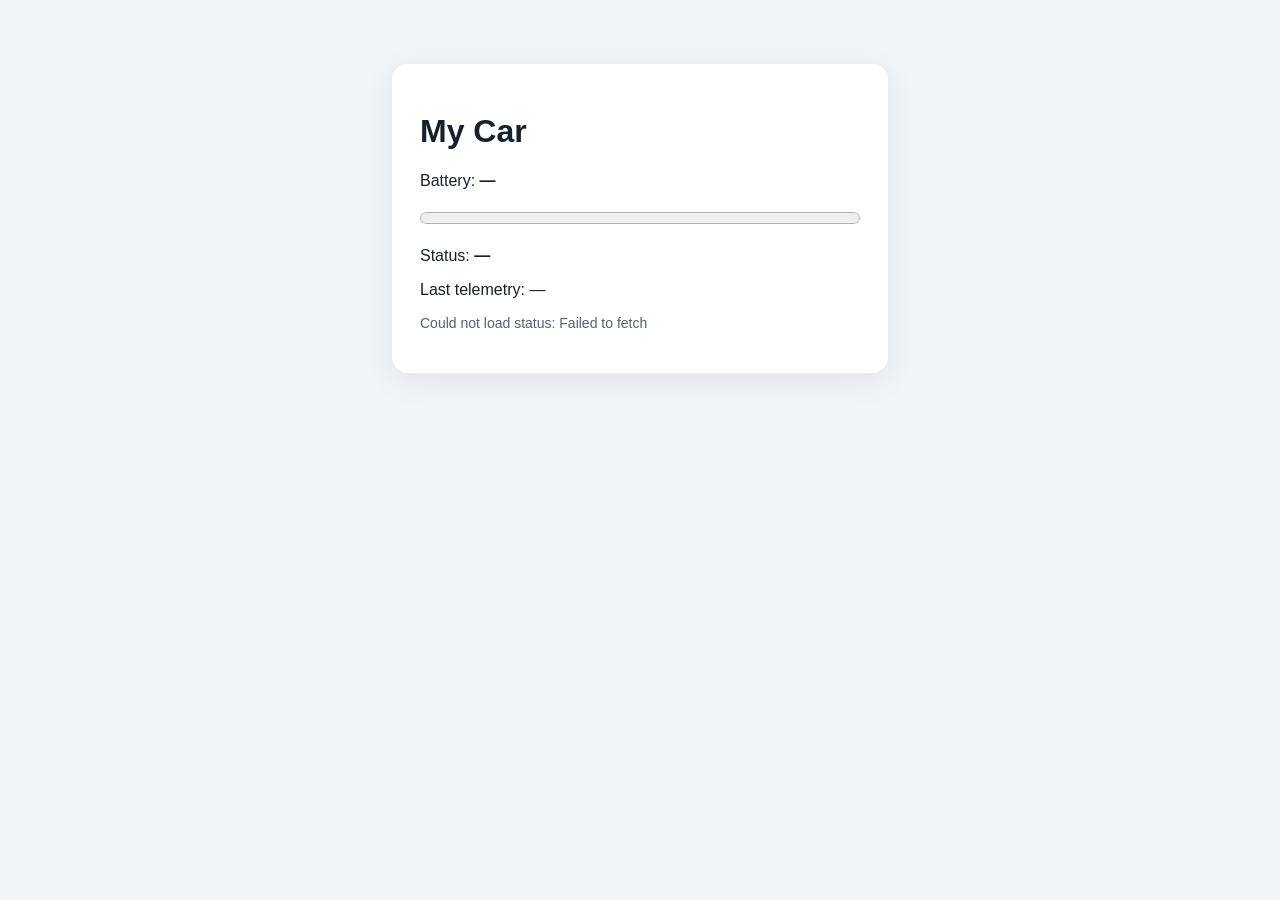
==== src/Web/index.html @ e4c6bc62 "created simple application to see the car battery charging" ====
﻿<!DOCTYPE html>
<html lang="en">
<head>
    <meta charset="UTF-8">
    <meta name="viewport" content="width=device-width, initial-scale=1">
    <title>Car Dashboard</title>
    <link rel="stylesheet" href="styles.css">
    <script src="app.js" defer></script>
</head>
<body>
    <main>
        <h1>My Car</h1>

        <p>Battery: <strong id="battery">—</strong></p>
        <progress id="battery-bar"
                  value="0"
                  max="100"
                  aria-label="Battery charge">
        </progress>

        <p>Status: <strong id="charging">—</strong></p>
        <p>Last telemetry: <span id="last-updated">—</span></p>

        <p id="message" role="status">Loading car status…</p>
    </main>
</body>
</html>
---- src/Web/styles.css ----
﻿body {
    font-family: "Segoe UI", sans-serif;
    background: #f2f5f8;
    color: #17212b;
    margin: 0;
    padding: 24px;
}

main {
    max-width: 440px;
    margin: 40px auto;
    padding: 28px;
    background: white;
    border-radius: 16px;
    box-shadow: 0 8px 32px #00000012;
}

progress {
    width: 100%;
    height: 24px;
    accent-color: #16816a;
}

#message {
    color: #526274;
    font-size: 14px;
}
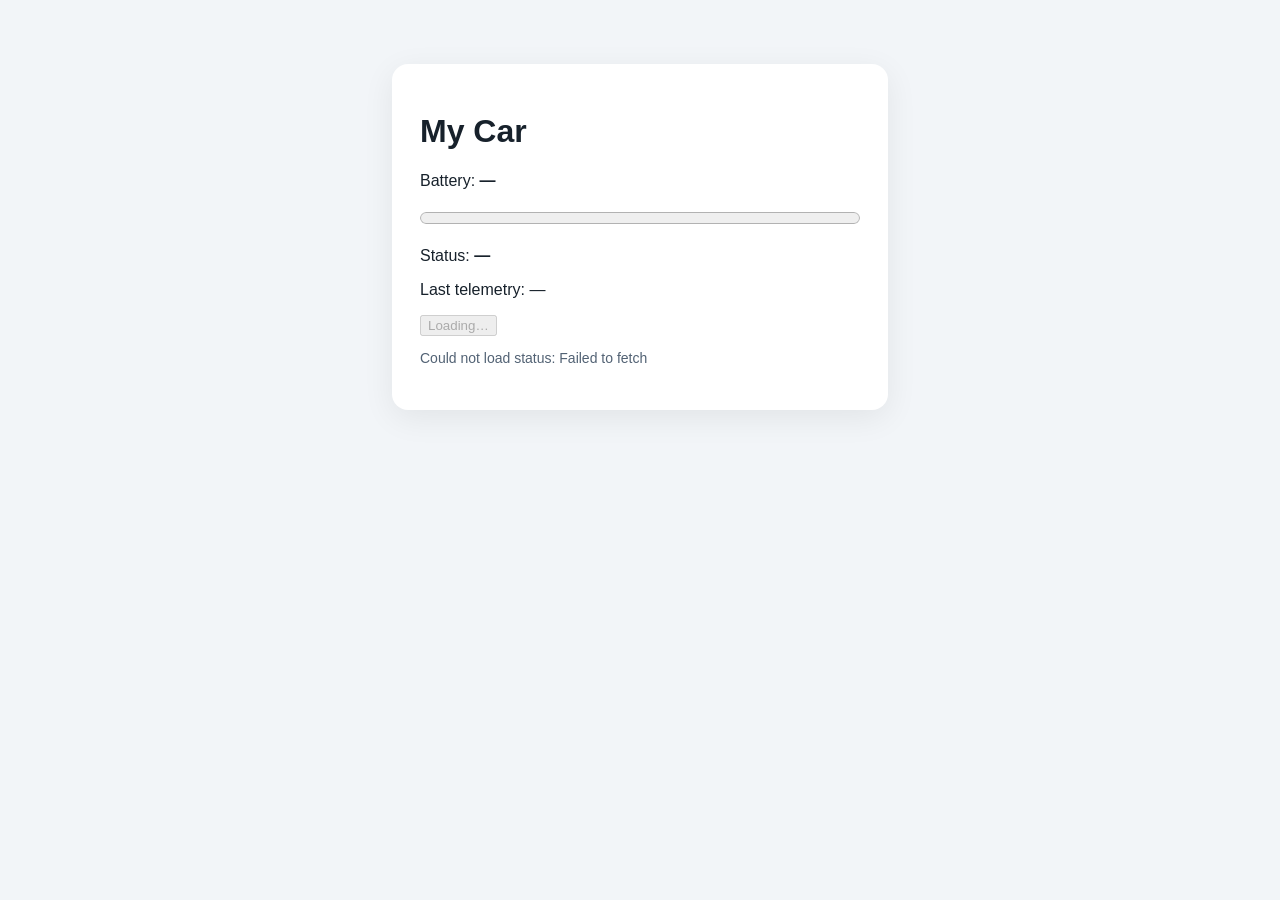
==== commit f5ac36ef: "added the start charging and stop charging functionality" ====
--- a/src/Web/index.html
+++ b/src/Web/index.html
@@ -1,5 +1,6 @@
 ﻿<!DOCTYPE html>
 <html lang="en">
+
 <head>
     <meta charset="UTF-8">
     <meta name="viewport" content="width=device-width, initial-scale=1">
@@ -7,21 +8,25 @@
     <link rel="stylesheet" href="styles.css">
     <script src="app.js" defer></script>
 </head>
+
 <body>
     <main>
         <h1>My Car</h1>
 
         <p>Battery: <strong id="battery">—</strong></p>
-        <progress id="battery-bar"
-                  value="0"
-                  max="100"
-                  aria-label="Battery charge">
+        <progress id="battery-bar" value="0" max="100" aria-label="Battery charge">
         </progress>
 
         <p>Status: <strong id="charging">—</strong></p>
         <p>Last telemetry: <span id="last-updated">—</span></p>
 
+        <button id="charging-toggle" type="button" onclick="toggleCharging()" disabled>
+            Loading…
+        </button>
+
         <p id="message" role="status">Loading car status…</p>
+        <p id="command-message" role="status"></p>
     </main>
 </body>
+
 </html>
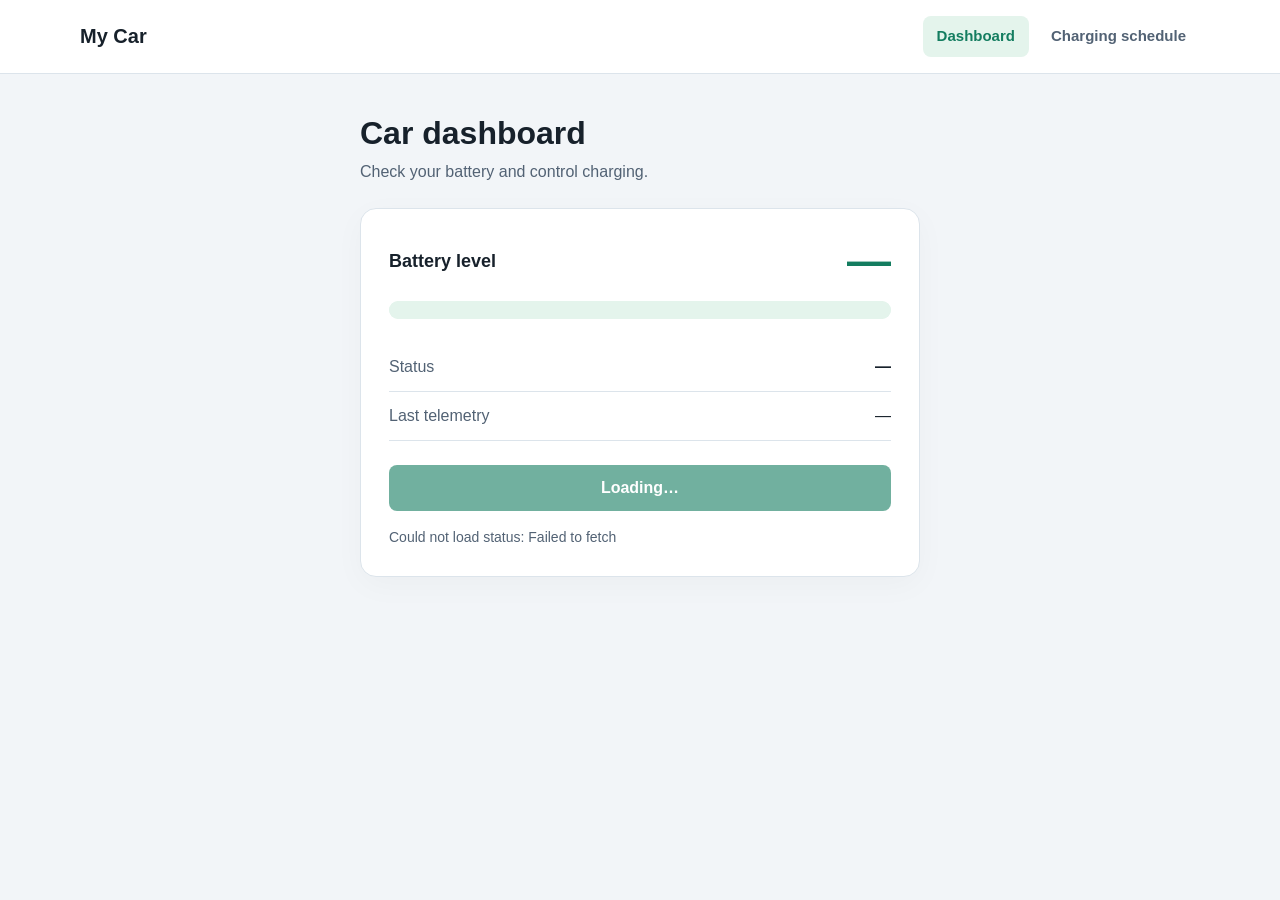
==== commit 94b659a5: "created frontend skin for the scheduler and updated styling" ====
--- a/src/Web/index.html
+++ b/src/Web/index.html
@@ -1,32 +1,53 @@
-﻿<!DOCTYPE html>
+<!DOCTYPE html>
 <html lang="en">
 
 <head>
     <meta charset="UTF-8">
     <meta name="viewport" content="width=device-width, initial-scale=1">
-    <title>Car Dashboard</title>
+    <title>Dashboard | My Car</title>
     <link rel="stylesheet" href="styles.css">
     <script src="app.js" defer></script>
 </head>
 
 <body>
-    <main>
-        <h1>My Car</h1>
+    <header class="site-header">
+        <nav class="navbar" aria-label="Main navigation">
+            <a class="brand" href="index.html">My Car</a>
+            <div class="nav-links">
+                <a href="index.html" aria-current="page">Dashboard</a>
+                <a href="scheduler.html">Charging schedule</a>
+            </div>
+        </nav>
+    </header>
 
-        <p>Battery: <strong id="battery">—</strong></p>
-        <progress id="battery-bar" value="0" max="100" aria-label="Battery charge">
-        </progress>
+    <main class="page-container dashboard-container">
+        <header class="page-heading">
+            <h1>Car dashboard</h1>
+            <p>Check your battery and control charging.</p>
+        </header>
 
-        <p>Status: <strong id="charging">—</strong></p>
-        <p>Last telemetry: <span id="last-updated">—</span></p>
+        <section class="panel" aria-labelledby="battery-heading">
+            <div class="battery-summary">
+                <h2 id="battery-heading">Battery level</h2>
+                <strong id="battery">—</strong>
+            </div>
+            <progress id="battery-bar" value="0" max="100" aria-label="Battery charge">
+            </progress>
 
-        <button id="charging-toggle" type="button" onclick="toggleCharging()" disabled>
-            Loading…
-        </button>
+            <div class="car-details">
+                <p>Status <strong id="charging">—</strong></p>
+                <p>Last telemetry <span id="last-updated">—</span></p>
+            </div>
 
-        <p id="message" role="status">Loading car status…</p>
-        <p id="command-message" role="status"></p>
+            <button id="charging-toggle" class="charging-button" type="button"
+                onclick="toggleCharging()" disabled>
+                Loading…
+            </button>
+
+            <p id="message" class="status-message" role="status">Loading car status…</p>
+            <p id="command-message" class="command-message" role="status"></p>
+        </section>
     </main>
 </body>
 
-</html>+</html>
--- a/src/Web/styles.css
+++ b/src/Web/styles.css
@@ -1,27 +1,282 @@
-﻿body {
-    font-family: "Segoe UI", sans-serif;
-    background: #f2f5f8;
-    color: #17212b;
+:root {
+    color-scheme: light;
+    --page-background: #f2f5f8;
+    --surface: #ffffff;
+    --surface-muted: #f7f9fb;
+    --text: #17212b;
+    --text-muted: #526274;
+    --border-color: #dce4eb;
+    --accent: #147d60;
+    --accent-hover: #10634d;
+    --accent-soft: #e4f4ec;
+    --focus-color: #1565c0;
+    --panel-radius: 16px;
+    --panel-shadow: 0 8px 32px #17212b08;
+}
+
+* {
+    box-sizing: border-box;
+}
+
+body {
     margin: 0;
-    padding: 24px;
-}
-
-main {
-    max-width: 440px;
+    background: var(--page-background);
+    color: var(--text);
+    font-family: "Segoe UI", Arial, sans-serif;
+    line-height: 1.5;
+}
+
+a {
+    color: var(--accent);
+}
+
+button,
+input,
+select {
+    font: inherit;
+}
+
+:focus-visible {
+    outline: 3px solid var(--focus-color);
+    outline-offset: 3px;
+}
+
+.site-header {
+    background: var(--surface);
+    border-bottom: 1px solid var(--border-color);
+}
+
+.navbar {
+    display: flex;
+    align-items: center;
+    justify-content: space-between;
+    gap: 16px;
+    max-width: 1168px;
+    margin: 0 auto;
+    padding: 16px 24px;
+}
+
+.brand {
+    color: var(--text);
+    font-size: 1.25rem;
+    font-weight: 750;
+    text-decoration: none;
+    white-space: nowrap;
+}
+
+.nav-links {
+    display: flex;
+    flex-wrap: wrap;
+    gap: 8px;
+}
+
+.nav-links a {
+    padding: 9px 14px;
+    border-radius: 8px;
+    color: var(--text-muted);
+    font-size: 0.9375rem;
+    font-weight: 600;
+    text-decoration: none;
+}
+
+.nav-links a:hover {
+    background: var(--surface-muted);
+    color: var(--text);
+}
+
+.nav-links a[aria-current="page"] {
+    background: var(--accent-soft);
+    color: var(--accent);
+}
+
+.page-container {
+    width: calc(100% - 48px);
+    max-width: 1120px;
     margin: 40px auto;
+}
+
+.dashboard-container {
+    max-width: 560px;
+}
+
+.page-heading {
+    margin-bottom: 24px;
+}
+
+h1,
+h2,
+p {
+    margin-top: 0;
+}
+
+h1 {
+    margin-bottom: 8px;
+    font-size: clamp(1.65rem, 3vw, 2rem);
+    line-height: 1.2;
+}
+
+h2 {
+    margin-bottom: 0;
+    font-size: 1.125rem;
+}
+
+.page-heading p,
+.status-message {
+    color: var(--text-muted);
+}
+
+.page-heading p {
+    margin-bottom: 0;
+}
+
+.panel {
     padding: 28px;
-    background: white;
-    border-radius: 16px;
-    box-shadow: 0 8px 32px #00000012;
+    background: var(--surface);
+    border: 1px solid var(--border-color);
+    border-radius: var(--panel-radius);
+    box-shadow: var(--panel-shadow);
+}
+
+button {
+    min-height: 44px;
+    padding: 10px 20px;
+    border: 1px solid transparent;
+    border-radius: 8px;
+    background: var(--accent);
+    color: var(--surface);
+    font-weight: 600;
+    cursor: pointer;
+    transition: background-color 120ms ease;
+}
+
+button:hover:not(:disabled) {
+    background: var(--accent-hover);
+}
+
+button:disabled {
+    cursor: not-allowed;
+    opacity: 0.6;
+}
+
+button.secondary {
+    border-color: var(--border-color);
+    background: var(--surface);
+    color: var(--text);
+}
+
+button.secondary:hover:not(:disabled) {
+    background: var(--surface-muted);
+}
+
+.battery-summary {
+    display: flex;
+    align-items: center;
+    justify-content: space-between;
+    gap: 16px;
+    margin-bottom: 16px;
+}
+
+#battery {
+    color: var(--accent);
+    font-size: 2.75rem;
+    line-height: 1.1;
 }
 
 progress {
+    display: block;
     width: 100%;
-    height: 24px;
-    accent-color: #16816a;
-}
-
-#message {
-    color: #526274;
-    font-size: 14px;
-}
+    height: 18px;
+    overflow: hidden;
+    border: 0;
+    border-radius: 999px;
+    background: var(--accent-soft);
+    accent-color: var(--accent);
+    appearance: none;
+}
+
+progress::-webkit-progress-bar {
+    background: var(--accent-soft);
+    border-radius: 999px;
+}
+
+progress::-webkit-progress-value {
+    background: var(--accent);
+    border-radius: 999px;
+}
+
+progress::-moz-progress-bar {
+    background: var(--accent);
+    border-radius: 999px;
+}
+
+.car-details {
+    margin: 24px 0;
+}
+
+.car-details p {
+    display: flex;
+    flex-wrap: wrap;
+    justify-content: space-between;
+    gap: 8px 16px;
+    margin: 0;
+    padding: 12px 0;
+    border-bottom: 1px solid var(--border-color);
+    color: var(--text-muted);
+}
+
+.car-details strong,
+.car-details span {
+    color: var(--text);
+}
+
+.charging-button {
+    width: 100%;
+}
+
+.status-message,
+.command-message {
+    margin: 16px 0 0;
+    font-size: 0.875rem;
+    overflow-wrap: anywhere;
+}
+
+.command-message {
+    font-weight: 600;
+}
+
+.command-message:empty {
+    display: none;
+}
+
+@media (max-width: 600px) {
+    .navbar {
+        align-items: flex-start;
+        flex-direction: column;
+        gap: 12px;
+        padding: 16px;
+    }
+
+    .nav-links {
+        width: 100%;
+    }
+
+    .nav-links a {
+        flex: 1;
+        text-align: center;
+    }
+
+    .page-container {
+        width: calc(100% - 32px);
+        margin: 24px auto;
+    }
+
+    .panel {
+        padding: 20px;
+    }
+}
+
+@media (prefers-reduced-motion: reduce) {
+    button {
+        transition: none;
+    }
+}
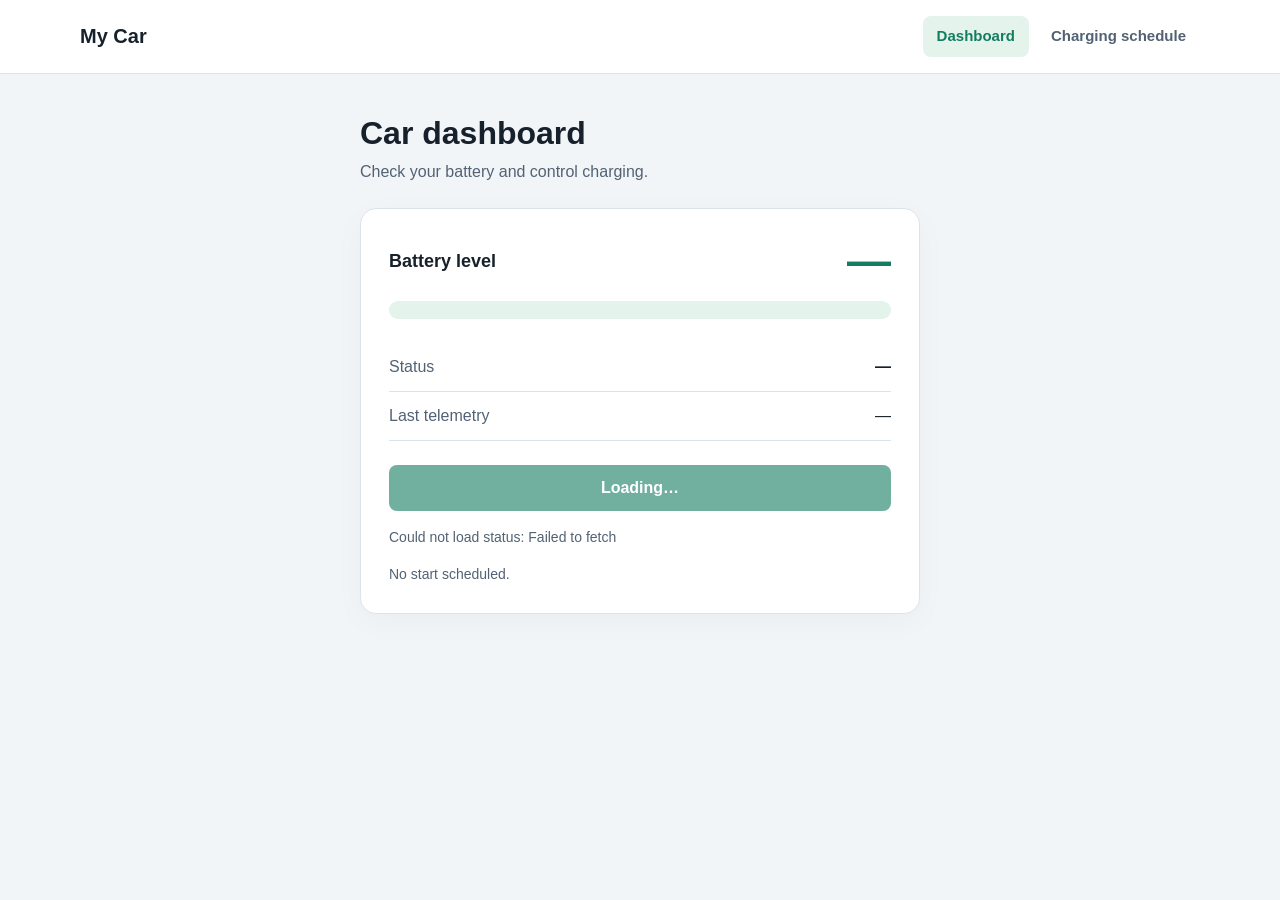
==== commit 36bb4fad: "pivoted to easier scheduler - designed to only need frontend, though this does lead to some limitati" ====
--- a/src/Web/index.html
+++ b/src/Web/index.html
@@ -6,6 +6,7 @@
     <meta name="viewport" content="width=device-width, initial-scale=1">
     <title>Dashboard | My Car</title>
     <link rel="stylesheet" href="styles.css">
+    <script src="charging-schedule.js" defer></script>
     <script src="app.js" defer></script>
 </head>
 
@@ -46,6 +47,7 @@
 
             <p id="message" class="status-message" role="status">Loading car status…</p>
             <p id="command-message" class="command-message" role="status"></p>
+            <p id="scheduled-charging-status" class="status-message" role="status"></p>
         </section>
     </main>
 </body>
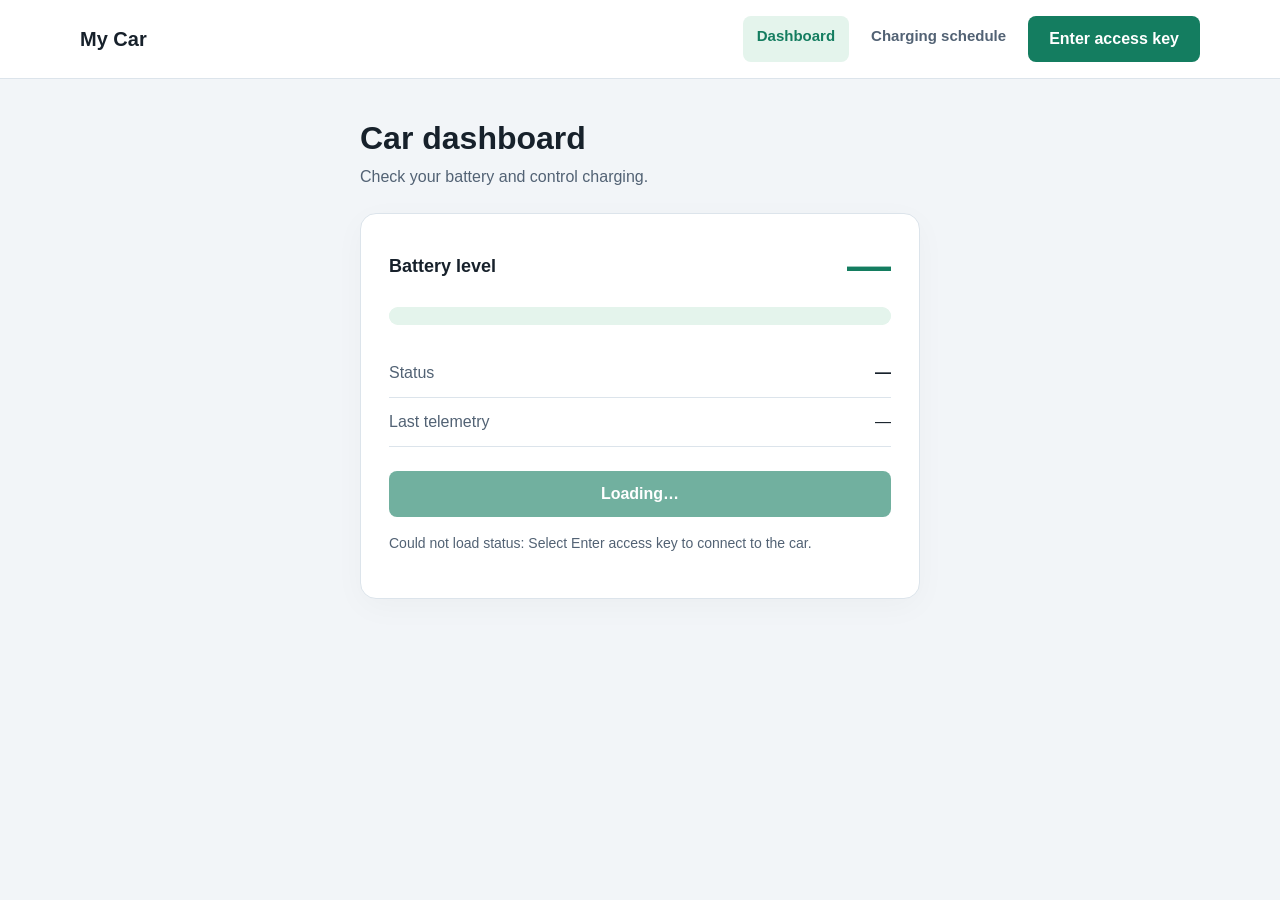
==== commit 583d70f2: "pushing changings in preparation for deployment" ====
--- a/src/Web/index.html
+++ b/src/Web/index.html
@@ -7,6 +7,7 @@
     <title>Dashboard | My Car</title>
     <link rel="stylesheet" href="styles.css">
     <script src="charging-schedule.js" defer></script>
+    <script src="api-config.js" defer></script>
     <script src="app.js" defer></script>
 </head>
 
@@ -17,6 +18,9 @@
             <div class="nav-links">
                 <a href="index.html" aria-current="page">Dashboard</a>
                 <a href="scheduler.html">Charging schedule</a>
+                <button type="button" onclick="carApi.enterKey()">
+                    Enter access key
+                </button>
             </div>
         </nav>
     </header>
@@ -40,8 +44,7 @@
                 <p>Last telemetry <span id="last-updated">—</span></p>
             </div>
 
-            <button id="charging-toggle" class="charging-button" type="button"
-                onclick="toggleCharging()" disabled>
+            <button id="charging-toggle" class="charging-button" type="button" onclick="toggleCharging()" disabled>
                 Loading…
             </button>
 
@@ -52,4 +55,4 @@
     </main>
 </body>
 
-</html>
+</html>
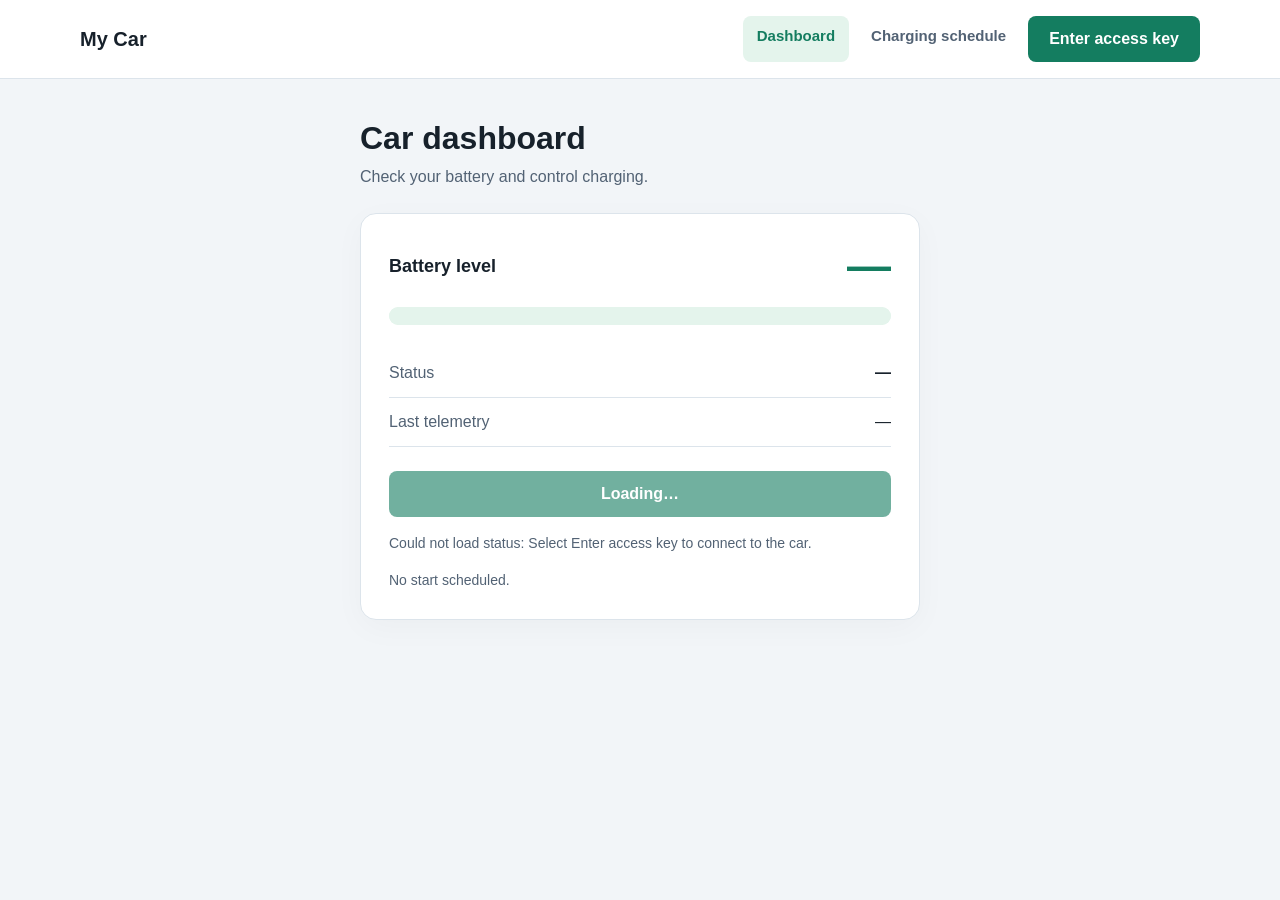
==== commit 67996b9b: "fixed small bug" ====
--- a/src/Web/index.html
+++ b/src/Web/index.html
@@ -6,8 +6,8 @@
     <meta name="viewport" content="width=device-width, initial-scale=1">
     <title>Dashboard | My Car</title>
     <link rel="stylesheet" href="styles.css">
+    <script src="api-config.js" defer></script>
     <script src="charging-schedule.js" defer></script>
-    <script src="api-config.js" defer></script>
     <script src="app.js" defer></script>
 </head>
 
